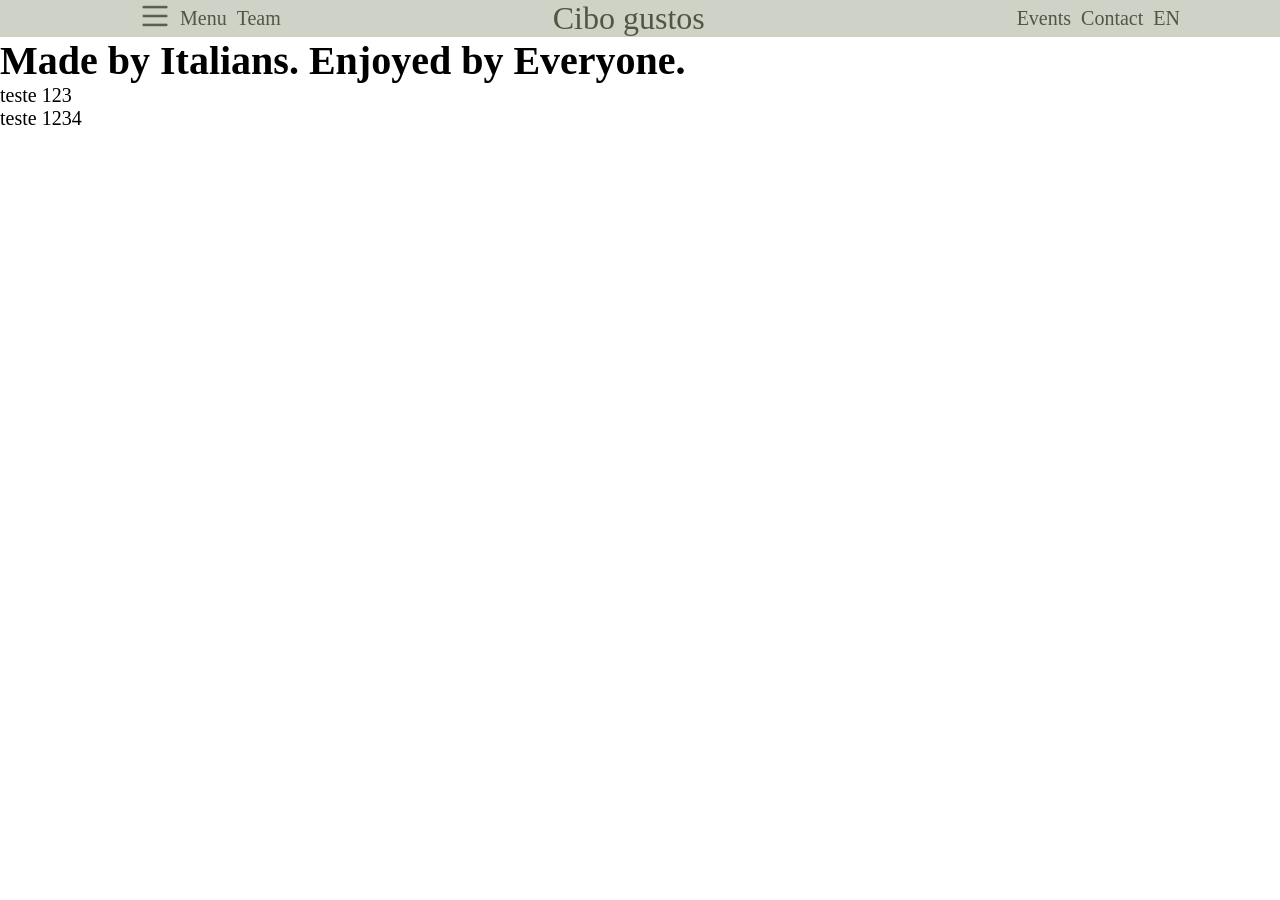
==== index.html @ 3956d10f "CSS: aula 1" ====
<!DOCTYPE html>
<html lang="pt-br">
    <head>
        <meta charset="UTF-8">
        <meta name="viewport" content="width=device-width, initial-scale=1.0">
        <title>Meu Primeiro site</title>
        <link href="css/style.css" rel="stylesheet">
    </head>
    <body>
        <!-- Conteúdo de seccionamento -->
         <nav class="nav">
            <div class="container">
                <div class="menu">
                    <ul class="first-menu">
                        <li>
                            <img class="hamburger" src="images/charm_menu-hamburger.png" width="40" height="40" alt="menu">
                        </li>
                        <li> 
                            <a href="pages/menu.html">Menu</a>
                        </li>
                        <li> 
                            <a href="#">Team</a>
                        </li>
                    </ul>
                    <div class="logo">
                        Cibo gustos
                    </div>
                    <ul class="first-menu">
                        <li> 
                            <a href="pages/menu.html">Events</a>
                        </li>
                        <li> 
                            <a href="pages/contact.html">Contact</a>
                        </li>
                        <li> 
                            <a href="#">EN</a>
                        </li>
                    </ul>
                </div>
            </div>
         </nav>

         <header>
                <h1>Made by Italians. Enjoyed by Everyone.</h1>
         </header>

         <section>

            <div class="pai">
                teste 123
                <div>
                    teste 1234
                </div>
            </div>

         </section>

         <section>
         </section>

         <footer>
             
         </footer>
    </body>
</html>
---- css/style.css ----
:root {
    --cor-fonte: #515643;
    --tamanho-fonte: 20px;
}

* {
    margin: 0;
    box-sizing: border-box;
}

html {
    font-size: var(--tamanho-fonte);
}

ul.first-menu {
    display: flex;
    list-style-type: none;
    align-items: center;
    gap: 10px;
}

.nav {
    background-color: #CFD2C6;
}

.menu {
    display: flex;
    
    justify-content: space-between;
    align-items: center;
    flex-direction: row;
}

.container {
    margin: 0 100px;
}

.hamburger {
    width: 30px;
    height: 30px;
}

a {
    color: var(--cor-fonte);
    text-decoration: none;
}

.logo {
    font-size: 1.6em;
    color: var(--cor-fonte);
}
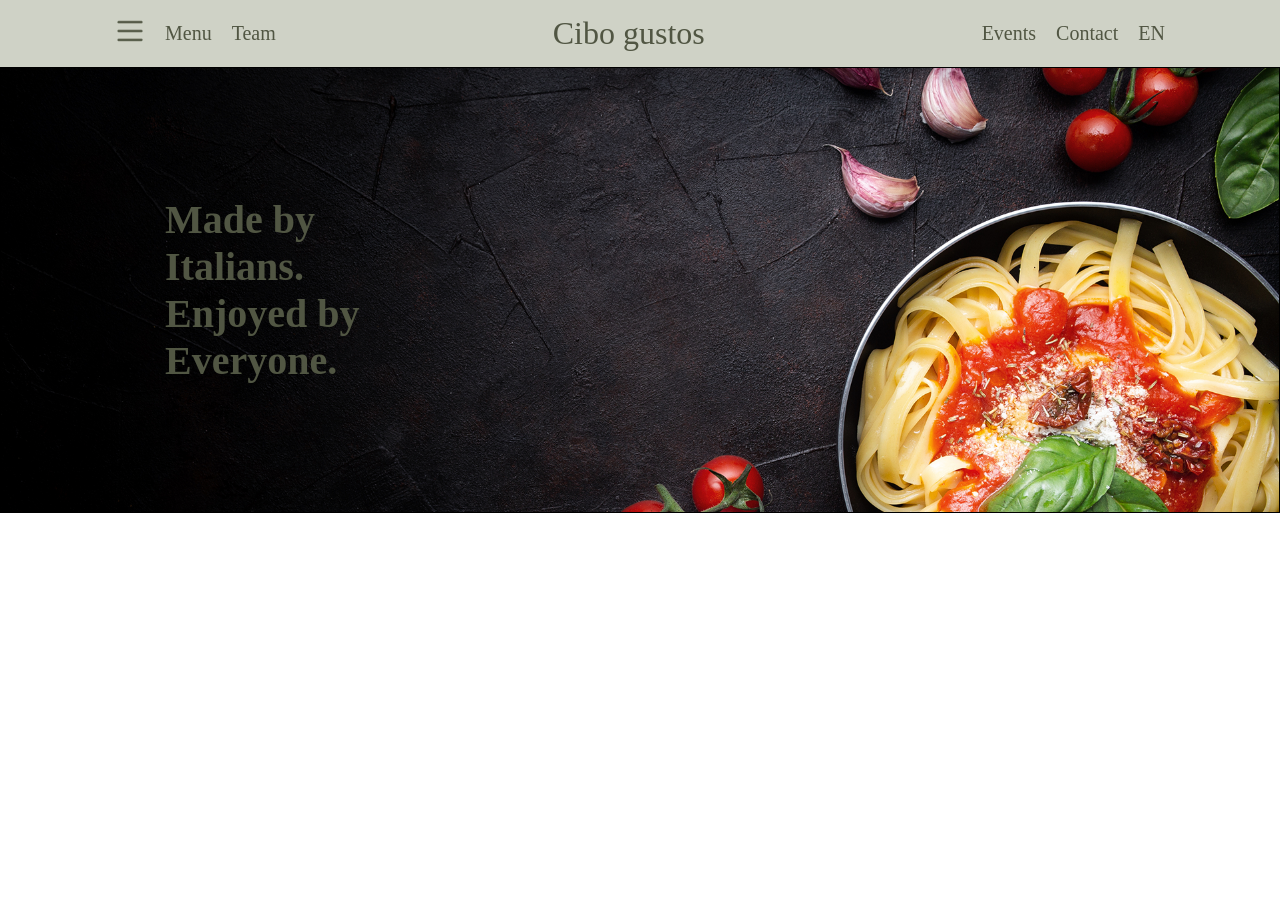
==== commit 8227f1ec: "CSS: aula 2" ====
--- a/index.html
+++ b/index.html
@@ -4,6 +4,7 @@
         <meta charset="UTF-8">
         <meta name="viewport" content="width=device-width, initial-scale=1.0">
         <title>Meu Primeiro site</title>
+        <link rel="stylesheet" href="css/format-font.css">
         <link href="css/style.css" rel="stylesheet">
     </head>
     <body>
@@ -11,7 +12,7 @@
          <nav class="nav">
             <div class="container">
                 <div class="menu">
-                    <ul class="first-menu">
+                    <ul class="sub-menu">
                         <li>
                             <img class="hamburger" src="images/charm_menu-hamburger.png" width="40" height="40" alt="menu">
                         </li>
@@ -19,13 +20,13 @@
                             <a href="pages/menu.html">Menu</a>
                         </li>
                         <li> 
-                            <a href="#">Team</a>
+                            <a href="#" class="item">Team</a>
                         </li>
                     </ul>
                     <div class="logo">
                         Cibo gustos
                     </div>
-                    <ul class="first-menu">
+                    <ul class="sub-menu">
                         <li> 
                             <a href="pages/menu.html">Events</a>
                         </li>
@@ -41,18 +42,14 @@
          </nav>
 
          <header>
-                <h1>Made by Italians. Enjoyed by Everyone.</h1>
+            <div class="container">
+                <div class="main">
+                    <h1>Made by Italians. Enjoyed by Everyone.</h1>
+                </div>
+            </div>
          </header>
 
          <section>
-
-            <div class="pai">
-                teste 123
-                <div>
-                    teste 1234
-                </div>
-            </div>
-
          </section>
 
          <section>
--- a/css/format-font.css
+++ b/css/format-font.css
@@ -0,0 +1,53 @@
+:root {
+    --cor-fonte: #515643;
+    --tamanho-fonte: 20px;
+}
+
+a {
+    color: #52ca08;
+}
+
+/* a:hover {
+   color: #b30101; 
+   text-decoration: none;
+} */
+
+a:active {
+   color: #0400ff;
+}
+
+a:focus {
+    background-color: #596144;
+}
+
+p:hover {
+   color: #755a01; 
+   text-decoration: underline;
+}
+
+div:target {
+    background-color: gold;
+    border: solid 1px #000;
+}
+
+p:target {
+  background-color: gold;
+}
+
+.acesso {
+    color: #755a01;
+}
+
+.seta {
+    text-decoration: none;
+}
+
+.seta::after {
+    content: " >";
+}
+
+.seta:hover::after {
+    content: " >";
+    color: #b30101;
+    padding-left: 10px;
+}
--- a/css/style.css
+++ b/css/style.css
@@ -1,22 +1,18 @@
-:root {
-    --cor-fonte: #515643;
-    --tamanho-fonte: 20px;
-}
-
 * {
     margin: 0;
     box-sizing: border-box;
+    padding: 0;
 }
 
 html {
     font-size: var(--tamanho-fonte);
 }
 
-ul.first-menu {
+ul.sub-menu {
     display: flex;
     list-style-type: none;
     align-items: center;
-    gap: 10px;
+    gap: 20px;
 }
 
 .nav {
@@ -25,10 +21,10 @@
 
 .menu {
     display: flex;
-    
     justify-content: space-between;
     align-items: center;
     flex-direction: row;
+    padding: 15px 15px;
 }
 
 .container {
@@ -48,4 +44,19 @@
 .logo {
     font-size: 1.6em;
     color: var(--cor-fonte);
+}
+
+header {
+    background-image: url(../images/Full-background.png);
+    background-size: cover;
+    background-repeat: no-repeat;
+    border: 1px solid #000;
+    background-position: top center;
+    color: var(--cor-fonte);
+    padding: 10% 5%;
+    /* min-height: 500px; */
+}
+
+h1 {
+    width: 29%;
 }
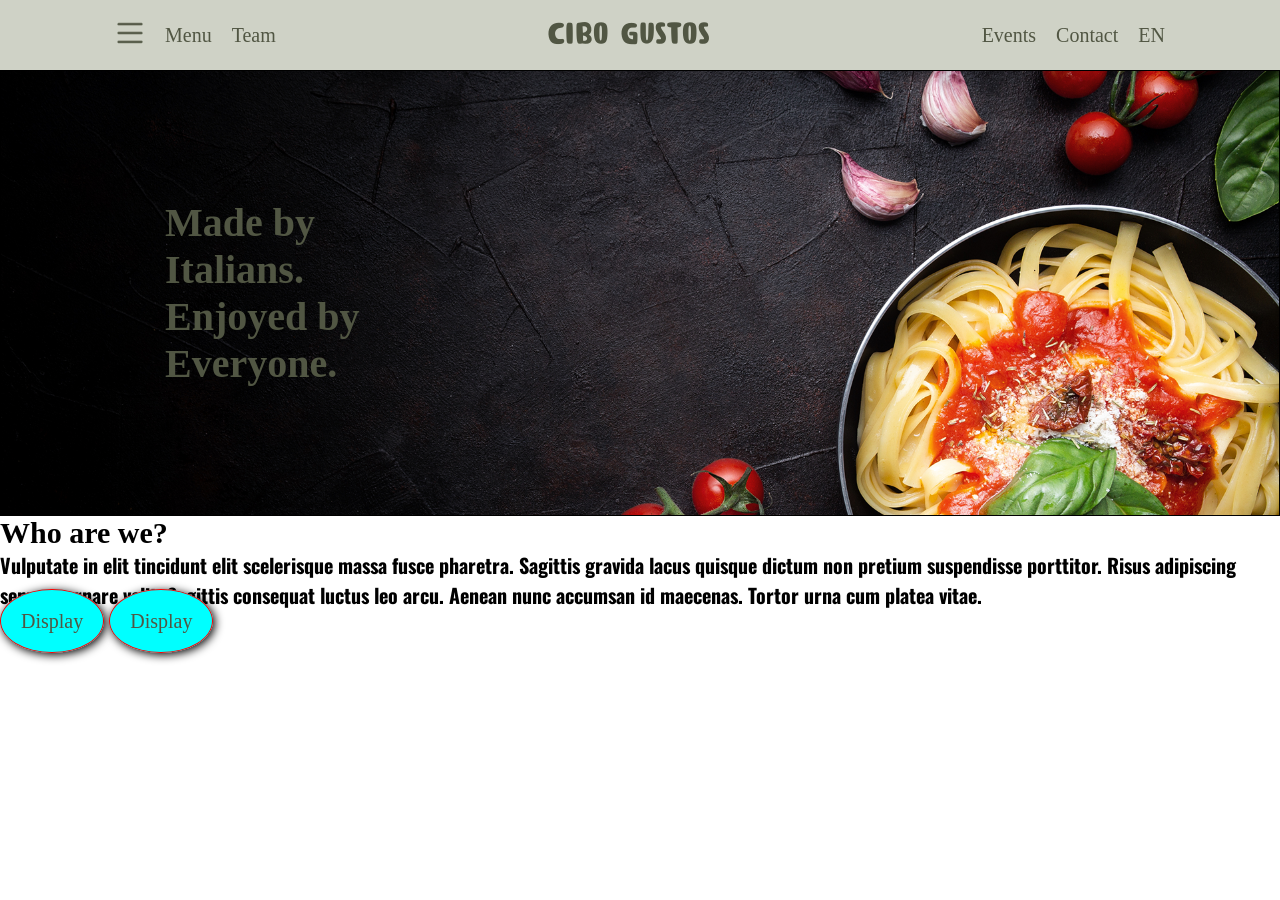
==== commit 76b0e0e6: "CSS: aula 2" ====
--- a/index.html
+++ b/index.html
@@ -4,6 +4,9 @@
         <meta charset="UTF-8">
         <meta name="viewport" content="width=device-width, initial-scale=1.0">
         <title>Meu Primeiro site</title>
+        <link rel="preconnect" href="https://fonts.googleapis.com">
+        <link rel="preconnect" href="https://fonts.gstatic.com" crossorigin>
+        <link href="https://fonts.googleapis.com/css2?family=Oswald:wght@200..700&display=swap" rel="stylesheet">
         <link rel="stylesheet" href="css/format-font.css">
         <link href="css/style.css" rel="stylesheet">
     </head>
@@ -50,6 +53,17 @@
          </header>
 
          <section>
+            <div class="quemsomos">
+                <h2>Who are we?</h2>
+            </div>
+
+            <div class="quemsomos">
+                <p class="oswald">
+                    Vulputate in elit tincidunt elit scelerisque massa fusce pharetra. Sagittis gravida lacus quisque dictum non pretium suspendisse porttitor. Risus adipiscing semper ornare velit. Sagittis consequat luctus leo arcu. Aenean nunc accumsan id maecenas. Tortor urna cum platea vitae.
+                </p>
+                <a href="#" class="d"> Display</a>
+                <a href="#" class="d"> Display</a>
+            </div>
          </section>
 
          <section>
--- a/css/style.css
+++ b/css/style.css
@@ -42,6 +42,7 @@
 }
 
 .logo {
+    font-family: pepper;
     font-size: 1.6em;
     color: var(--cor-fonte);
 }
@@ -59,4 +60,27 @@
 
 h1 {
     width: 29%;
+}
+
+
+@font-face {
+    font-family: pepper;
+    src: url(../fonts/pepper-sauce.ttf)
+}
+
+.oswald {
+  font-family: "Oswald", sans-serif;
+  font-optical-sizing: auto;
+  font-weight: bold;
+  font-style: normal;
+}
+
+
+.d {
+    border: 1px solid #ff0000;
+    padding: 20px;
+    background-color: aqua;
+    /* display: block; */
+    border-radius: 50%;
+    box-shadow: 2px 2px 10px #000;
 }
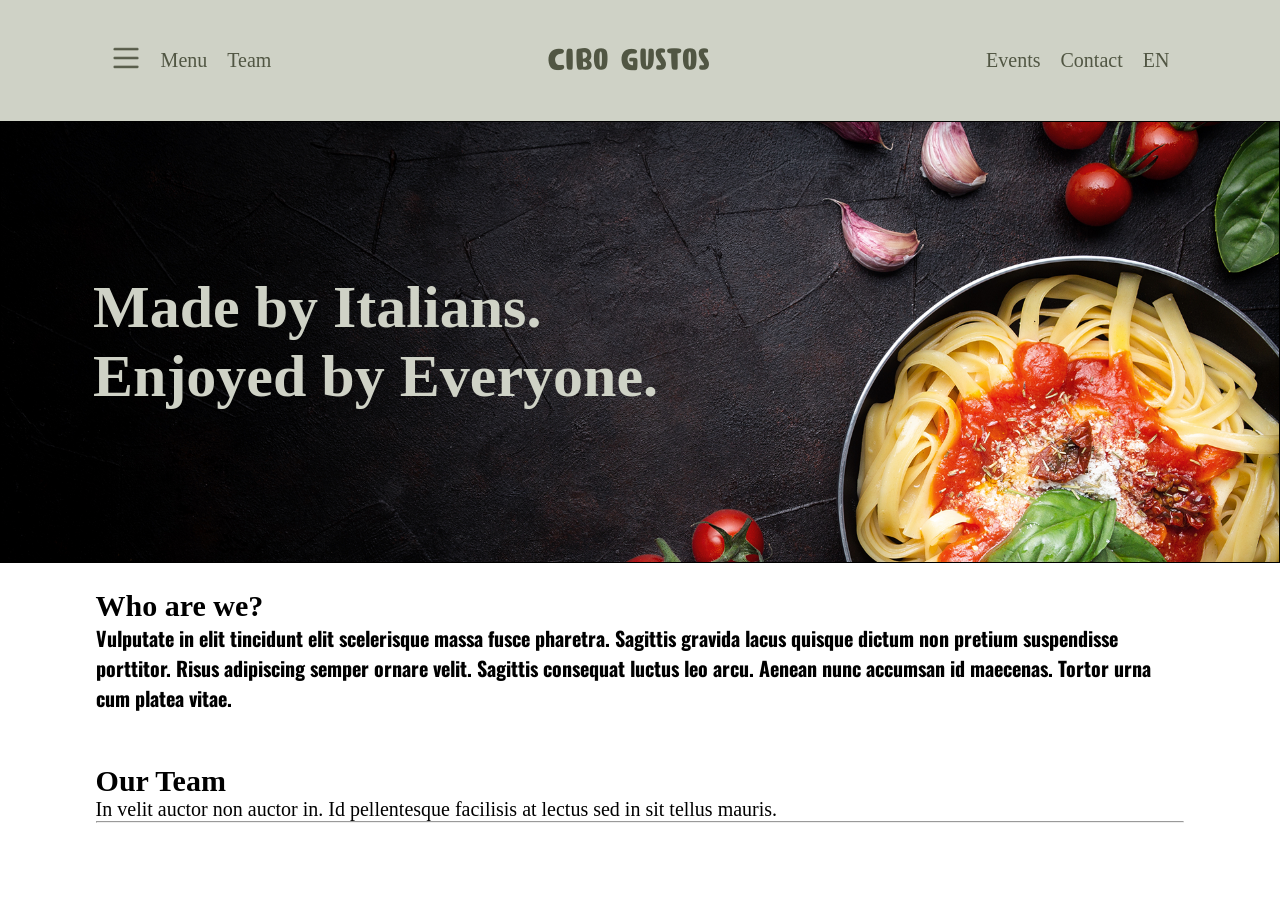
==== commit 32becb84: "javascript" ====
--- a/index.html
+++ b/index.html
@@ -9,20 +9,21 @@
         <link href="https://fonts.googleapis.com/css2?family=Oswald:wght@200..700&display=swap" rel="stylesheet">
         <link rel="stylesheet" href="css/format-font.css">
         <link href="css/style.css" rel="stylesheet">
+        <link rel="stylesheet" href="css/impressao.css" media="print">
     </head>
     <body>
         <!-- Conteúdo de seccionamento -->
-         <nav class="nav">
-            <div class="container">
+          <nav class="nav">
+            <div class="cibo-container">
                 <div class="menu">
                     <ul class="sub-menu">
-                        <li>
-                            <img class="hamburger" src="images/charm_menu-hamburger.png" width="40" height="40" alt="menu">
+                        <li class="item btn-hamburger">
+                            <img id="imgh" data-js="imagem" class="item hamburger" src="images/charm_menu-hamburger.png" width="40" height="40" alt="menu">
                         </li>
-                        <li> 
+                        <li class="item page"> 
                             <a href="pages/menu.html">Menu</a>
                         </li>
-                        <li> 
+                        <li class="item team"> 
                             <a href="#" class="item">Team</a>
                         </li>
                     </ul>
@@ -30,13 +31,13 @@
                         Cibo gustos
                     </div>
                     <ul class="sub-menu">
-                        <li> 
+                        <li class="item events"> 
                             <a href="pages/menu.html">Events</a>
                         </li>
-                        <li> 
+                        <li class="item contact"> 
                             <a href="pages/contact.html">Contact</a>
                         </li>
-                        <li> 
+                        <li class="item lang"> 
                             <a href="#">EN</a>
                         </li>
                     </ul>
@@ -45,33 +46,76 @@
          </nav>
 
          <header>
-            <div class="container">
+            <div class="cibo-container">
                 <div class="main">
-                    <h1>Made by Italians. Enjoyed by Everyone.</h1>
+                    <h1>
+                        <div>Made by Italians.</div> 
+                        <div>Enjoyed by Everyone.</div>
+                    </h1>
                 </div>
             </div>
          </header>
 
          <section>
-            <div class="quemsomos">
-                <h2>Who are we?</h2>
-            </div>
-
-            <div class="quemsomos">
-                <p class="oswald">
-                    Vulputate in elit tincidunt elit scelerisque massa fusce pharetra. Sagittis gravida lacus quisque dictum non pretium suspendisse porttitor. Risus adipiscing semper ornare velit. Sagittis consequat luctus leo arcu. Aenean nunc accumsan id maecenas. Tortor urna cum platea vitae.
-                </p>
-                <a href="#" class="d"> Display</a>
-                <a href="#" class="d"> Display</a>
+            <div class="cibo-container">
+                <div class="quemsomos">
+                    <h2>Who are we?</h2>
+                </div>
+    
+                <div class="quemsomos">
+                    <p class="oswald">
+                        Vulputate in elit tincidunt elit scelerisque massa fusce pharetra. Sagittis gravida lacus quisque dictum non pretium suspendisse porttitor. Risus adipiscing semper ornare velit. Sagittis consequat luctus leo arcu. Aenean nunc accumsan id maecenas. Tortor urna cum platea vitae.
+                    </p>
+                </div>
             </div>
          </section>
 
-         <section>
+         <section class="ourteam">
+            <div class="cibo-container">
+                
+                <h2>Our Team</h2>
+                <p>In velit auctor non auctor in. Id pellentesque facilisis at lectus sed in sit tellus mauris.</p>
+                <hr>
+                <!-- <div class="row">
+                    <div class="john col-sm-6 col-md-3">
+                        <div class="card">
+                            <div>
+                                <img src="images/team-photo.png" alt="">
+                            </div>
+                            <h3>Johnathan Demario</h3>
+                            <p>In velit auctor non auctor in. Id pellentesque facilisis at lectus sed in sit tellus mauris.</p>
+                        </div>
+                    </div>
+
+                    <div class="bryan col-sm-6 col-md-3">
+                        <img src="images/team-photo.png" alt="">
+                    </div>
+
+                    <div class="aciam col-sm-6 col-md-3">
+                        <img src="images/team-photo.png" alt="">
+                    </div>
+
+                    <div class="putin col-sm-6 col-md-3">
+                        <img src="images/team-photo.png" alt="">
+                    </div>
+                </div> -->
+
+                <!-- <div class="caixa-cards linha">
+                    <div class="card1 coluna coluna-sm-6 coluna-md-3">Lorem ipsum dolor sit amet.</div>
+                    <div class="card2 coluna coluna-sm-6 coluna-md-3">Lorem ipsum dolor sit amet.</div>
+                    <div class="card2 coluna coluna-sm-6 coluna-md-3">Lorem ipsum dolor sit amet.</div>
+                    <div class="card2 coluna coluna-sm-6 coluna-md-3">Lorem ipsum dolor sit amet.</div>
+                    <div class="teste coluna">Lorem ipsum dolor sit amet.</div>
+                </div> -->
+            </div>
          </section>
 
          <footer>
              
          </footer>
+         <!-- <script src="js/introducao.js"></script> -->
+         <!-- <script src="js/objeto-personalizado.js"></script> -->
+        <script src="js/dom.js"></script>
     </body>
 </html>
 
--- a/css/format-font.css
+++ b/css/format-font.css
@@ -1,6 +1,7 @@
 :root {
     --cor-fonte: #515643;
     --tamanho-fonte: 20px;
+    --main-80: #CFD2C6;
 }
 
 a {
--- a/css/style.css
+++ b/css/style.css
@@ -1,3 +1,7 @@
+:root {
+    --calc-media: calc(100% /12);
+}
+
 * {
     margin: 0;
     box-sizing: border-box;
@@ -17,6 +21,8 @@
 
 .nav {
     background-color: #CFD2C6;
+    /* position: fixed; */
+    width: 100%;
 }
 
 .menu {
@@ -27,13 +33,84 @@
     padding: 15px 15px;
 }
 
-.container {
-    margin: 0 100px;
+/* Container responsivo */
+/* <576px xs */
+.cibo-container {
+    max-width: 100%;
+    margin: auto;
+    padding: 2% 2%;
+}
+
+h1 {
+    width: 100%;
+    font-size: 1.5rem;
+    color: var(--main-80)
+}
+
+.sub-menu > .item:not(.btn-hamburger) {
+    display: none;
+}
+
+/* >= 576px sm */
+@media  screen and (min-width: 576px) {
+    .cibo-container {
+        max-width: 540px;
+        margin: auto;
+    }
+
+    h1 {
+        width: 100%;
+        font-size: 2rem;
+    }
+}
+
+
+/* >= 768px md */
+@media  screen and (min-width: 768px) {
+    .cibo-container {
+        max-width: 720px;
+        margin: auto;
+    }
+
+    h1 {
+        width: 100%;
+        font-size: 3rem;
+    }
+
+    .sub-menu > .item:not(.btn-hamburger) {
+        display: block;
+    }
+}
+
+
+/* >= 992px lg */
+@media  screen and (min-width: 992px) {
+    .cibo-container {
+        max-width: 960px;
+        margin: auto;
+    }
+}
+
+/* >= 1200px xl */
+@media  screen and (min-width: 1200px) {
+    .cibo-container {
+        max-width: 1140px;
+        margin: auto;
+    }
+}
+
+/* >= 1400px xxl */
+@media  screen and (min-width: 1400px) {
+    .cibo-container {
+        max-width: 1320px;
+        margin: auto;
+    }
 }
 
 .hamburger {
     width: 30px;
     height: 30px;
+    cursor: pointer;
 }
 
 a {
@@ -58,11 +135,6 @@
     /* min-height: 500px; */
 }
 
-h1 {
-    width: 29%;
-}
-
-
 @font-face {
     font-family: pepper;
     src: url(../fonts/pepper-sauce.ttf)
@@ -76,11 +148,165 @@
 }
 
 
-.d {
-    border: 1px solid #ff0000;
-    padding: 20px;
-    background-color: aqua;
-    /* display: block; */
-    border-radius: 50%;
-    box-shadow: 2px 2px 10px #000;
+/* Colunas responsivas */
+
+
+/* imagem fluida */
+img {
+    max-width: 100%;
+    height: auto;
+}
+/* xsm */
+.row {
+    display: flex;
+    flex-wrap: wrap;
+    width: 100%;
+    border: #000 solid 1px;
+}
+
+.col {
+    border: #000 solid 1px;
+    width: 100%;
+}
+
+/* >= 576px sm */
+@media  screen and (min-width: 576px) {
+    .col-sm-1 {
+        width: calc(var(--calc-media) * 1);
+    }
+    .col-sm-2 {width: calc(var(--calc-media) * 2);}
+    .col-sm-3 {width: calc(var(--calc-media) * 3);}
+    .col-sm-4 {width: calc(var(--calc-media) * 4);}
+    .col-sm-5 {width: calc(var(--calc-media) * 5);}
+    .col-sm-6 {width: calc(var(--calc-media) * 6);}
+    .col-sm-7 {width: calc(var(--calc-media) * 7);}
+    .col-sm-8 {width: calc(var(--calc-media) * 8);}
+    .col-sm-9 {width: calc(var(--calc-media) * 9);}
+    .col-sm-10 {width: calc(var(--calc-media) * 10);}
+    .col-sm-11 {width: calc(var(--calc-media) * 11);}
+    .col-sm-12 {width: calc(var(--calc-media) * 12);}
+}
+
+
+/* >= 768px md */
+@media  screen and (min-width: 768px) {
+    .col-md-1 {
+        width: calc(var(--calc-media) * 1);
+    }
+    .col-md-2 {width: calc(var(--calc-media) * 2);}
+    .col-md-3 {width: calc(var(--calc-media) * 3);}
+    .col-md-4 {width: calc(var(--calc-media) * 4);}
+    .col-md-5 {width: calc(var(--calc-media) * 5);}
+    .col-md-6 {width: calc(var(--calc-media) * 6);}
+    .col-md-7 {width: calc(var(--calc-media) * 7);}
+    .col-md-8 {width: calc(var(--calc-media) * 8);}
+    .col-md-9 {width: calc(var(--calc-media) * 9);}
+    .col-md-10 {width: calc(var(--calc-media) * 10);}
+    .col-md-11 {width: calc(var(--calc-media) * 11);}
+    .col-md-12 {width: calc(var(--calc-media) * 12);}
+}
+
+
+/* >= 992px lg */
+@media  screen and (min-width: 992px) {
+}
+
+/* >= 1200px xl */
+@media  screen and (min-width: 1200px) {
+}
+
+/* >= 1400px xxl */
+@media  screen and (min-width: 1400px) {
+
+}
+
+
+/* Exemplo de grid com media queries */
+
+/* < 576px */
+.linha { /* row */
+    width: 100%;
+    border: #000 solid 3px;
+    display: flex;
+    flex-wrap: wrap;
+}
+
+div[class*=coluna] {
+    border: #5202ff solid 1px;
+} 
+
+.coluna {
+    width: 100%;
+} 
+
+
+/* >= 576px small */
+@media screen and (min-width: 576px) {
+    .coluna-sm-1 {
+        width: calc(8.33% * 1);
+    }
+    .coluna-sm-2 {
+        width: calc(8.33% * 2);
+    }
+    .coluna-sm-3 {
+        width: calc(8.33% * 3);
+    }
+    .coluna-sm-4 {
+        width: calc(8.33% * 4);
+    }
+
+    .coluna-sm-5 {
+        width: calc(8.33% * 5);
+    }
+
+    .coluna-sm-6 {
+        width: calc(8.33% * 6);
+    }
+
+    .coluna-sm-7 {
+        width: calc(8.33% * 7);
+    }
+
+    .coluna-sm-8 {
+        width: calc(8.33% * 8);
+    }
+
+    .coluna-sm-9 {
+        width: calc(8.33% * 9);
+    }
+
+    .coluna-sm-10 {
+        width: calc(8.33% * 10);
+    }
+
+    .coluna-sm-11 {
+        width: calc(8.33% * 11);
+    }
+
+    .coluna-sm-12 {
+        width: calc(8.33% * 12);
+    }
+}
+
+
+/* >= 768px md */
+@media  screen and (min-width: 768px) {
+    .coluna-md-1 {
+        width: calc(var(--calc-media) * 1);
+    }
+    .coluna-md-2 {width: calc(var(--calc-media) * 2);}
+    .coluna-md-3 {width: calc(var(--calc-media) * 3);}
+    .coluna-md-4 {width: calc(var(--calc-media) * 4);}
+    .coluna-md-5 {width: calc(var(--calc-media) * 5);}
+    .coluna-md-6 {width: calc(var(--calc-media) * 6);}
+    .coluna-md-7 {width: calc(var(--calc-media) * 7);}
+    .coluna-md-8 {width: calc(var(--calc-media) * 8);}
+    .coluna-md-9 {width: calc(var(--calc-media) * 9);}
+    .coluna-md-10 {width: calc(var(--calc-media) * 10);}
+    .coluna-md-11 {width: calc(var(--calc-media) * 11);}
+    .coluna-md-12 {width: calc(var(--calc-media) * 12);}
+}
+
+.borda {
+    border: #5202ff 2px solid;
 }
--- a/css/impressao.css
+++ b/css/impressao.css
@@ -0,0 +1,7 @@
+.btn-hamburger {
+    display: none;
+}
+
+@page {
+    margin: 0;
+}
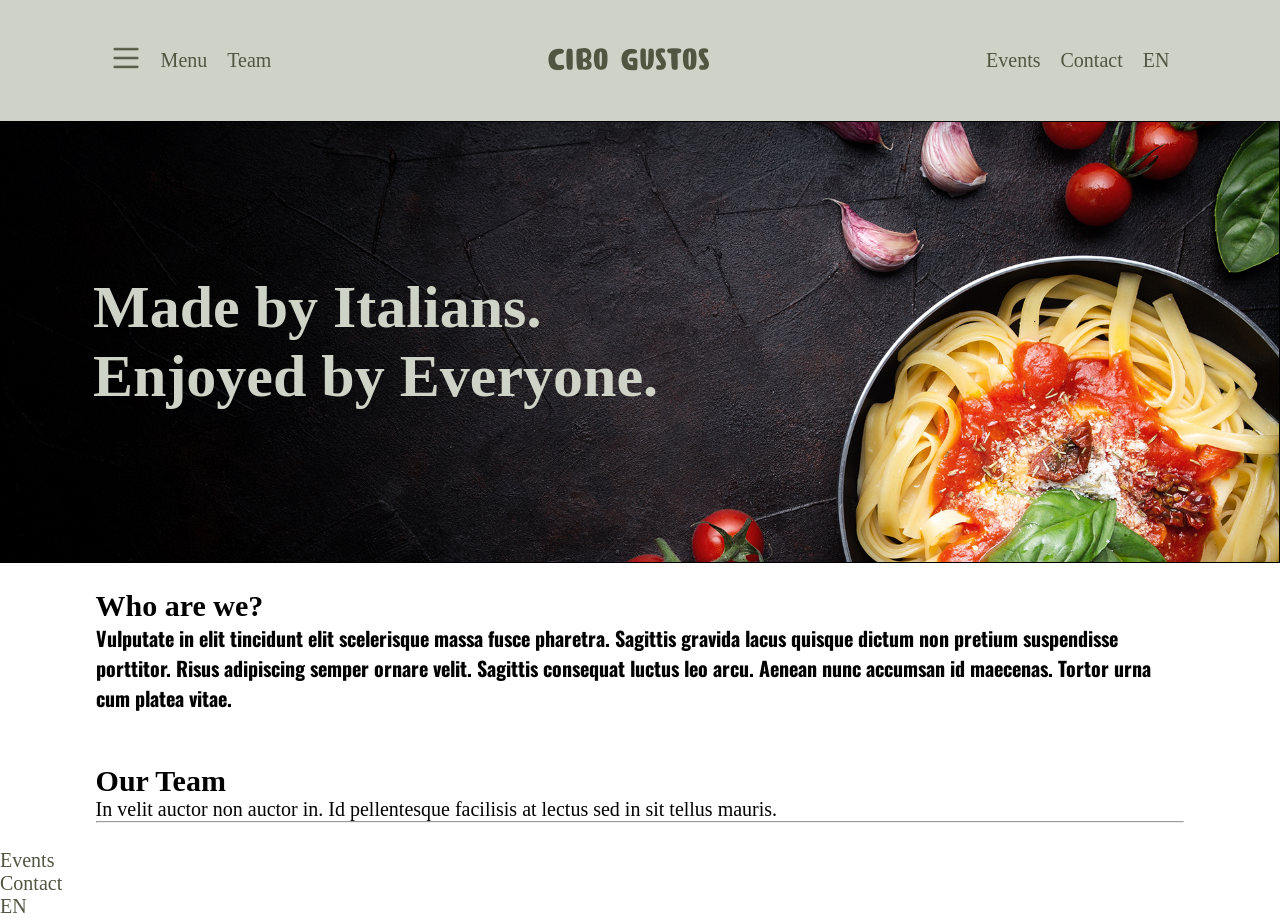
==== commit ef38a38a: "js: prototype" ====
--- a/index.html
+++ b/index.html
@@ -17,28 +17,28 @@
             <div class="cibo-container">
                 <div class="menu">
                     <ul class="sub-menu">
-                        <li class="item btn-hamburger">
-                            <img id="imgh" data-js="imagem" class="item hamburger" src="images/charm_menu-hamburger.png" width="40" height="40" alt="menu">
+                        <li class="link-item item btn-hamburger">
+                            <img id="imgh" data-js-active="active" data-js="imagem" class="sub-item item hamburger logo" src="images/charm_menu-hamburger.png" width="40" height="40" alt="menu">
                         </li>
-                        <li class="item page"> 
-                            <a href="pages/menu.html">Menu</a>
+                        <li class="link-item item page"> 
+                            <a href="pages/menu.html" data-js-active="active" class="sub-item">Menu</a>
                         </li>
-                        <li class="item team"> 
-                            <a href="#" class="item">Team</a>
+                        <li class="link-item item team"> 
+                            <a href="#" class="item" data-js-active="active" class="sub-item">Team</a>
                         </li>
                     </ul>
-                    <div class="logo">
+                    <div class="logo" data-js="logo">
                         Cibo gustos
                     </div>
                     <ul class="sub-menu">
                         <li class="item events"> 
-                            <a href="pages/menu.html">Events</a>
+                            <a href="pages/menu.html" class="menu2">Events</a>
                         </li>
                         <li class="item contact"> 
-                            <a href="pages/contact.html">Contact</a>
+                            <a href="pages/contact.html" class="menu2">Contact</a>
                         </li>
                         <li class="item lang"> 
-                            <a href="#">EN</a>
+                            <a href="#" class="menu2">EN</a>
                         </li>
                     </ul>
                 </div>
@@ -111,11 +111,24 @@
          </section>
 
          <footer>
-             
+            <ul class="menu-footer">
+                <li class=""> 
+                    <a href="pages/menu.html" class="teste">Events</a>
+                </li>
+                <li class=""> 
+                    <a href="pages/contact.html" class="teste">Contact</a>
+                </li>
+                <li class=""> 
+                    <a href="#" class="teste">EN</a>
+                </li>
+            </ul>
          </footer>
          <!-- <script src="js/introducao.js"></script> -->
          <!-- <script src="js/objeto-personalizado.js"></script> -->
-        <script src="js/dom.js"></script>
+         <!-- <script src="js/dom.js"></script> -->
+         <script src="js/active-menu.js"></script>
+         <script src="js/active-menu-footer.js"></script>
+         <script src="js/executando-active-menu.js"></script>
     </body>
 </html>
 
--- a/css/style.css
+++ b/css/style.css
@@ -290,7 +290,7 @@
 
 
 /* >= 768px md */
-@media  screen and (min-width: 768px) {
+@media screen and (min-width: 768px) {
     .coluna-md-1 {
         width: calc(var(--calc-media) * 1);
     }
@@ -307,6 +307,23 @@
     .coluna-md-12 {width: calc(var(--calc-media) * 12);}
 }
 
-.borda {
-    border: #5202ff 2px solid;
+.logo {
+    transition: transform 300ms;
+}
+
+.logo.ativa{
+    transform: rotate(180deg);
+}
+
+/* .logo-aumentado {
+    font-size: 35px;
+} */
+
+.active {
+    border-bottom: #000 solid 2px;
+}
+
+.color {
+    color:#5202ff;
+    font-weight: 900;
 }
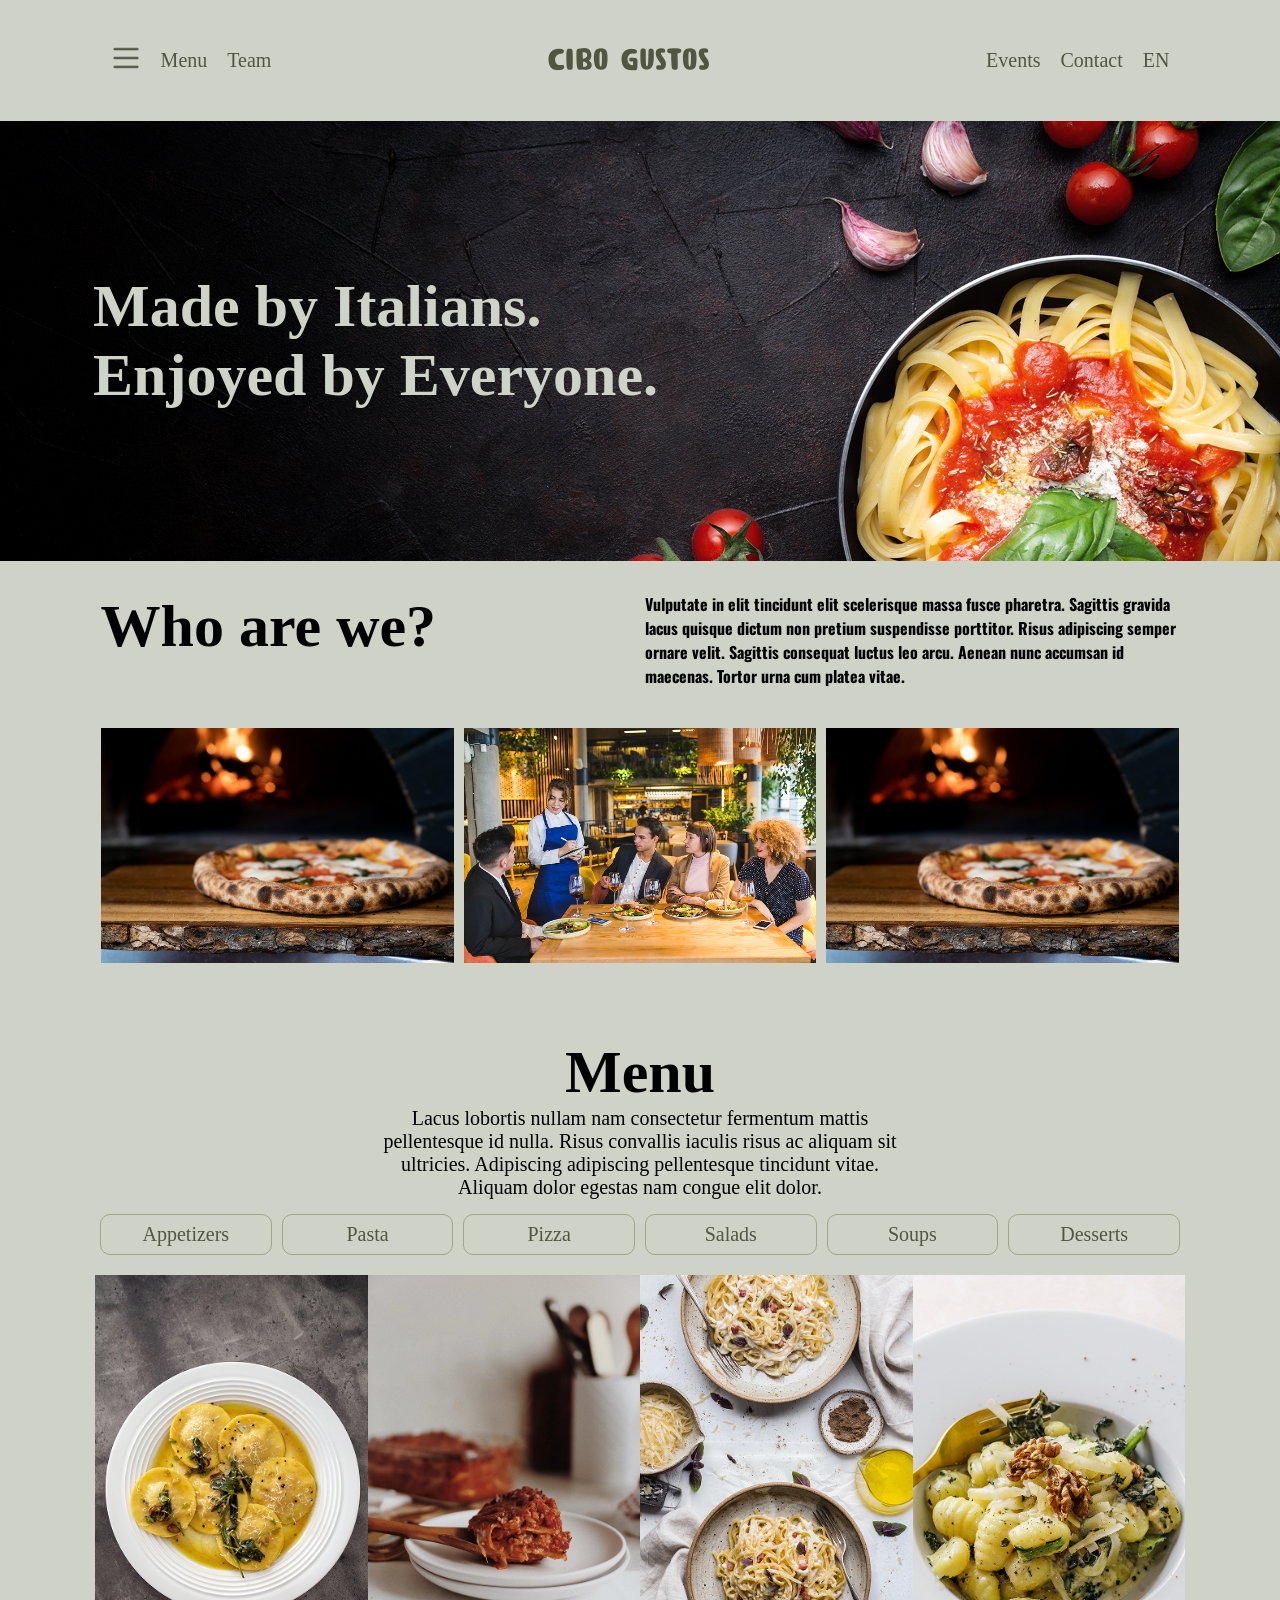
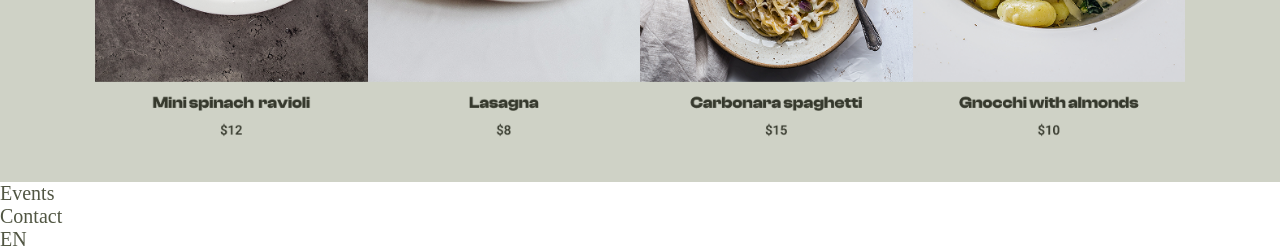
==== commit f5097903: "js: ajax" ====
--- a/index.html
+++ b/index.html
@@ -56,57 +56,74 @@
             </div>
          </header>
 
-         <section>
+         <section class="whoarewe">
             <div class="cibo-container">
-                <div class="quemsomos">
-                    <h2>Who are we?</h2>
-                </div>
-    
-                <div class="quemsomos">
-                    <p class="oswald">
-                        Vulputate in elit tincidunt elit scelerisque massa fusce pharetra. Sagittis gravida lacus quisque dictum non pretium suspendisse porttitor. Risus adipiscing semper ornare velit. Sagittis consequat luctus leo arcu. Aenean nunc accumsan id maecenas. Tortor urna cum platea vitae.
-                    </p>
+                <div class="whoarewe-container">
+                    <div class="row">
+                        <div class="quemsomos col col-lg-6">
+                            <h2 class="h2">Who are we?</h2>
+                        </div>
+            
+                        <div class="quemsomos col col-lg-6">
+                            <p class="oswald">
+                                Vulputate in elit tincidunt elit scelerisque massa fusce pharetra. Sagittis gravida lacus quisque dictum non pretium suspendisse porttitor. Risus adipiscing semper ornare velit. Sagittis consequat luctus leo arcu. Aenean nunc accumsan id maecenas. Tortor urna cum platea vitae.
+                            </p>
+                        </div>
+                    </div>
+                     <div class="row">
+                        <div class="quemsomos col col-lg-4 ">
+                           <img src="images/Photo-items-1.png" alt="">     
+                        </div>
+                        <div class="quemsomos col col-lg-4">
+                           <img src="images/Photo-items-2.png" alt="">     
+                        </div>
+                        <div class="quemsomos col col-lg-4">
+                           <img src="images/Photo-items-1.png" alt="">     
+                        </div>
+                     </div>
                 </div>
             </div>
          </section>
 
-         <section class="ourteam">
+         <section class="menu">
             <div class="cibo-container">
                 
-                <h2>Our Team</h2>
-                <p>In velit auctor non auctor in. Id pellentesque facilisis at lectus sed in sit tellus mauris.</p>
-                <hr>
-                <!-- <div class="row">
-                    <div class="john col-sm-6 col-md-3">
-                        <div class="card">
-                            <div>
-                                <img src="images/team-photo.png" alt="">
-                            </div>
-                            <h3>Johnathan Demario</h3>
-                            <p>In velit auctor non auctor in. Id pellentesque facilisis at lectus sed in sit tellus mauris.</p>
+                <h2 class="h2 text-center">Menu</h2>
+                <p class="col col-lg-6 m-center text-center" >Lacus lobortis nullam nam consectetur fermentum mattis pellentesque id nulla. Risus convallis iaculis risus ac aliquam sit ultricies. Adipiscing adipiscing pellentesque tincidunt vitae. Aliquam dolor egestas nam congue elit dolor.</p>
+                <div class="row menu-botoes">
+                        <div class="col col-lg-2">
+                            <a class="button-menu" href="#">Appetizers</a>
                         </div>
-                    </div>
-
-                    <div class="bryan col-sm-6 col-md-3">
-                        <img src="images/team-photo.png" alt="">
-                    </div>
-
-                    <div class="aciam col-sm-6 col-md-3">
-                        <img src="images/team-photo.png" alt="">
-                    </div>
-
-                    <div class="putin col-sm-6 col-md-3">
-                        <img src="images/team-photo.png" alt="">
-                    </div>
-                </div> -->
-
-                <!-- <div class="caixa-cards linha">
-                    <div class="card1 coluna coluna-sm-6 coluna-md-3">Lorem ipsum dolor sit amet.</div>
-                    <div class="card2 coluna coluna-sm-6 coluna-md-3">Lorem ipsum dolor sit amet.</div>
-                    <div class="card2 coluna coluna-sm-6 coluna-md-3">Lorem ipsum dolor sit amet.</div>
-                    <div class="card2 coluna coluna-sm-6 coluna-md-3">Lorem ipsum dolor sit amet.</div>
-                    <div class="teste coluna">Lorem ipsum dolor sit amet.</div>
-                </div> -->
+                        <div class="col col-lg-2">
+                            <a class="button-menu" href="#">Pasta</a>
+                        </div>
+                        <div class="col col-lg-2">
+                            <a class="button-menu" href="#">Pizza</a>
+                        </div>
+                        <div class="col col-lg-2">
+                            <a class="button-menu" href="#">Salads</a>
+                        </div>
+                        <div class="col col-lg-2">
+                            <a class="button-menu" href="#">Soups</a>
+                        </div>
+                        <div class="col col-lg-2">
+                            <a class="button-menu" href="#">Desserts</a>
+                        </div>
+                </div>
+                 <div class="row ">
+                        <div class="col col-lg-3">
+                           <img src="images/Menu-items-1.png" alt="">     
+                        </div>
+                        <div class="col col-lg-3">
+                           <img src="images/Menu-items-2.png" alt="">     
+                        </div>
+                        <div class="col col-lg-3">
+                           <img src="images/Menu-items-3.png" alt="">     
+                        </div>
+                        <div class="col col-lg-3">
+                           <img src="images/Menu-items-4.png" alt="">     
+                        </div>
+                     </div>
             </div>
          </section>
 
@@ -123,12 +140,16 @@
                 </li>
             </ul>
          </footer>
-         <!-- <script src="js/introducao.js"></script> -->
-         <!-- <script src="js/objeto-personalizado.js"></script> -->
-         <!-- <script src="js/dom.js"></script> -->
+         <!-- 
+         <script src="js/introducao.js"></script>
+         <script src="js/objeto-personalizado.js"></script>
+         <script src="js/dom.js"></script>
          <script src="js/active-menu.js"></script>
          <script src="js/active-menu-footer.js"></script>
          <script src="js/executando-active-menu.js"></script>
+         <script src="js/storage.js"></script> 
+         -->
+         <script src="js/event-looping.js"></script>
     </body>
 </html>
 
--- a/css/format-font.css
+++ b/css/format-font.css
@@ -21,10 +21,10 @@
     background-color: #596144;
 }
 
-p:hover {
+/* p:hover {
    color: #755a01; 
    text-decoration: underline;
-}
+} */
 
 div:target {
     background-color: gold;
--- a/css/style.css
+++ b/css/style.css
@@ -1,5 +1,7 @@
 :root {
     --calc-media: calc(100% /12);
+    --color-background: #CFD2C6;
+    --color-borda-btn: #9FA68C;
 }
 
 * {
@@ -19,11 +21,14 @@
     gap: 20px;
 }
 
-.nav {
-    background-color: #CFD2C6;
-    /* position: fixed; */
-    width: 100%;
-}
+.nav, .whoarewe, .menu {
+    background-color: var(--color-background);
+}
+
+/* .nav {
+    position: fixed;
+    width: 100%;
+} */
 
 .menu {
     display: flex;
@@ -51,6 +56,10 @@
     display: none;
 }
 
+.h2 {
+  font-size: 1.5rem;  
+}
+
 /* >= 576px sm */
 @media  screen and (min-width: 576px) {
     .cibo-container {
@@ -62,6 +71,10 @@
         width: 100%;
         font-size: 2rem;
     }
+
+    .h2 {
+        font-size: 2.0rem;  
+    }
 }
 
 
@@ -79,6 +92,10 @@
 
     .sub-menu > .item:not(.btn-hamburger) {
         display: block;
+    }
+
+    .h2 {
+        font-size: 3.0rem;  
     }
 }
 
@@ -128,7 +145,7 @@
     background-image: url(../images/Full-background.png);
     background-size: cover;
     background-repeat: no-repeat;
-    border: 1px solid #000;
+    /* border: 1px solid #000; */
     background-position: top center;
     color: var(--cor-fonte);
     padding: 10% 5%;
@@ -145,7 +162,17 @@
   font-optical-sizing: auto;
   font-weight: bold;
   font-style: normal;
-}
+  font-size: 0.8rem;
+}
+
+/* Quem smos*/
+.quemsomos {
+    padding: 5px;
+}
+.whoarewe-container .row:nth-child(2){
+    padding: 30px 0 0;
+}
+
 
 
 /* Colunas responsivas */
@@ -161,11 +188,9 @@
     display: flex;
     flex-wrap: wrap;
     width: 100%;
-    border: #000 solid 1px;
 }
 
 .col {
-    border: #000 solid 1px;
     width: 100%;
 }
 
@@ -206,9 +231,25 @@
     .col-md-12 {width: calc(var(--calc-media) * 12);}
 }
 
-
 /* >= 992px lg */
-@media  screen and (min-width: 992px) {
+@media screen and (min-width: 992px) {
+    /* >= 768px md */
+@media  screen and (min-width: 768px) {
+    .col-lg-1 {
+        width: calc(var(--calc-media) * 1);
+    }
+    .col-lg-2 {width: calc(var(--calc-media) * 2);}
+    .col-lg-3 {width: calc(var(--calc-media) * 3);}
+    .col-lg-4 {width: calc(var(--calc-media) * 4);}
+    .col-lg-5 {width: calc(var(--calc-media) * 5);}
+    .col-lg-6 {width: calc(var(--calc-media) * 6);}
+    .col-lg-7 {width: calc(var(--calc-media) * 7);}
+    .col-lg-8 {width: calc(var(--calc-media) * 8);}
+    .col-lg-9 {width: calc(var(--calc-media) * 9);}
+    .col-lg-10 {width: calc(var(--calc-media) * 10);}
+    .col-lg-11 {width: calc(var(--calc-media) * 11);}
+    .col-lg-12 {width: calc(var(--calc-media) * 12);}
+}
 }
 
 /* >= 1200px xl */
@@ -326,4 +367,28 @@
 .color {
     color:#5202ff;
     font-weight: 900;
+}
+
+.text-center {
+    text-align: center;
+}
+
+.m-center {
+    margin: auto;
+}
+
+/* Section Menu */
+.button-menu {
+    border: 1px solid var(--color-borda-btn);
+    padding: 8px 5px 8px 5px;
+    border-radius: 10px;
+    display: flex;
+    align-items: center;
+    justify-content: center;
+    margin: 5px;
+}
+
+.menu-botoes {
+    padding: 10px 0 15px;
+    /* background-color: #9FA68C; */
 }
